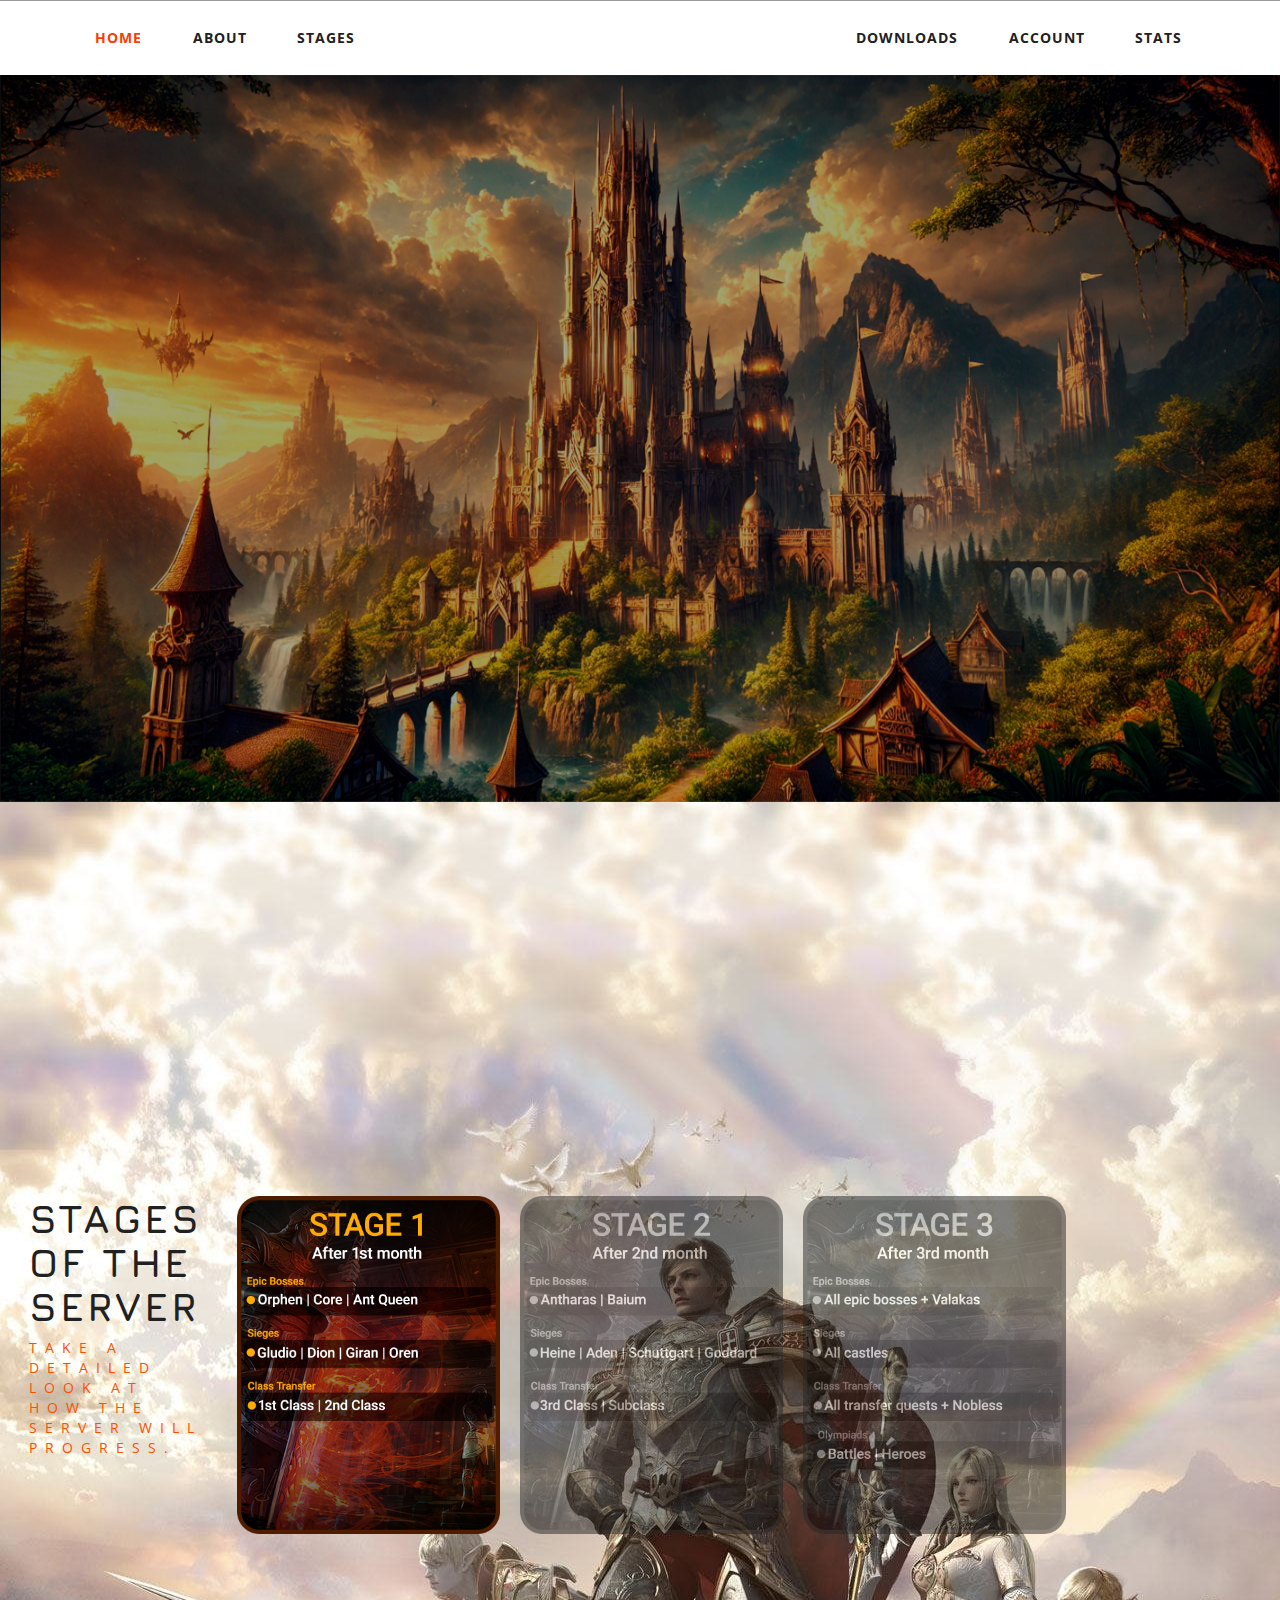
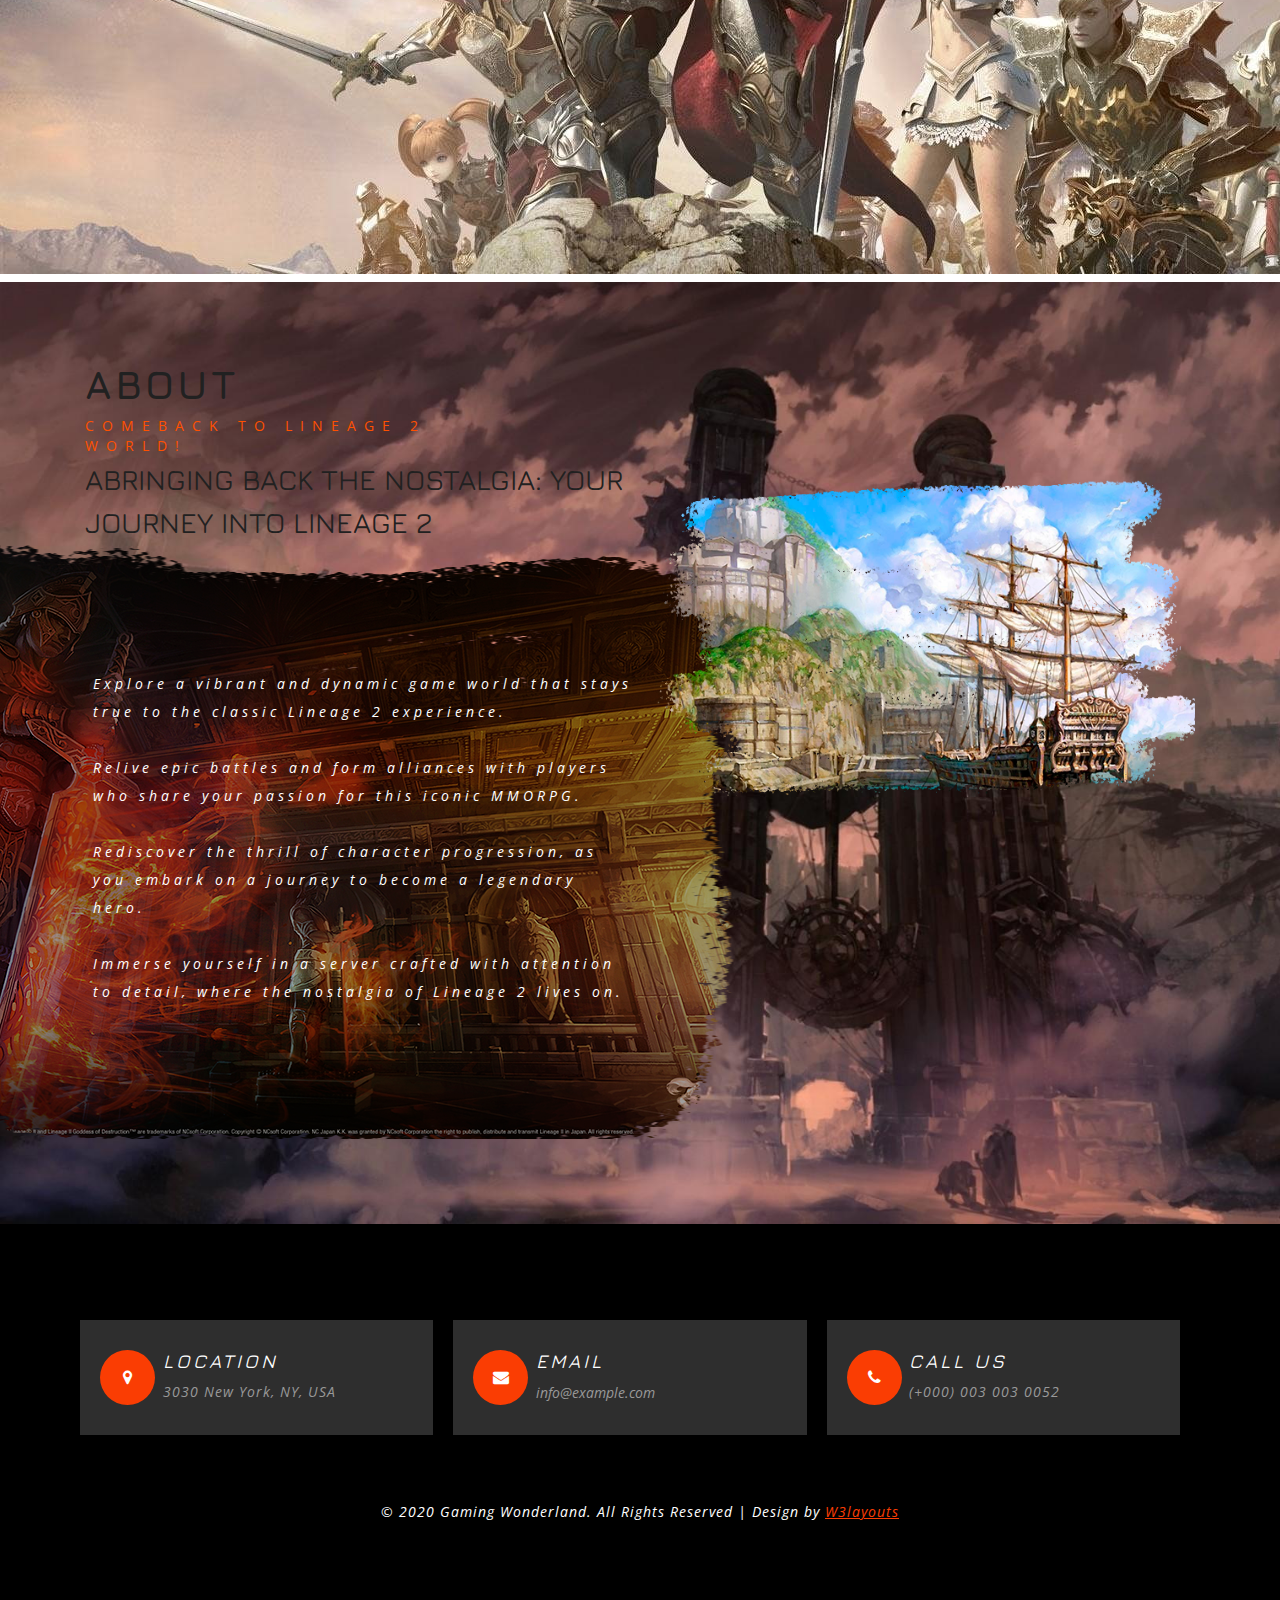
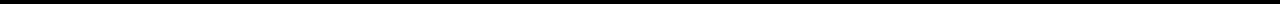
==== index.html @ f72c98f9 "initial" ====
<!--
author: W3layouts
author URL: http://w3layouts.com
-->
<!DOCTYPE html>
<html lang="en">

<head>
	<title>Gaming Wonderland a Games Category Flat Bootstrap Responsive Website Template | Home :: w3layouts</title>
	<!-- for-mobile-apps -->
	<meta name="viewport" content="width=device-width, initial-scale=1">
	<meta http-equiv="Content-Type" content="text/html; charset=utf-8" />
	<meta name="keywords" content="Gaming Wonderland Responsive web template, Bootstrap Web Templates, Flat Web Templates, Android Compatible web template, 
Smartphone Compatible web template, free web designs for Nokia, Samsung, LG, SonyEricsson, Motorola web design" />
	<script type="application/x-javascript">
		addEventListener("load", function () {
			setTimeout(hideURLbar, 0);
		}, false);

		function hideURLbar() {
			window.scrollTo(0, 1);
		}
	</script>
	<!-- //for-mobile-apps -->
	<link href="css/bootstrap.css" rel="stylesheet" type="text/css" media="all" />
	<link href="css/style.css" rel="stylesheet" type="text/css" media="all" />
	<!-- gallery -->
	<link rel="stylesheet" href="css/lightGallery.css" type="text/css" media="all" />
	<!-- //gallery -->
	<!-- font-awesome icons -->
	<link href="css/font-awesome.css" rel="stylesheet">

	<!-- //font-awesome icons -->
	<link href="//fonts.googleapis.com/css?family=Questrial" rel="stylesheet">
	<link href="//fonts.googleapis.com/css?family=Jura:300,400,500,600" rel="stylesheet">
	<link
		href='//fonts.googleapis.com/css?family=Open+Sans:400,300,300italic,400italic,600,600italic,700,700italic,800,800italic'
		rel='stylesheet' type='text/css'>

</head>

<body>
	<!-- header -->

	<div class="w3_navigation">
		<div class="container">
			<nav class="navbar navbar-default">
				<div class="navbar-header navbar-left">
					<button type="button" class="navbar-toggle collapsed" data-toggle="collapse"
						data-target="#bs-example-navbar-collapse-1">
						<span class="sr-only">Toggle navigation</span>
						<span class="icon-bar"></span>
						<span class="icon-bar"></span>
						<span class="icon-bar"></span>
					</button>
					<div class="w3_navigation_pos" style="
					top: -146px;
					left: 325px;">
						<img src="/images/Logos/LOGO-REBELLION-solo.png" alt="" class="img-responsive" width="500px"
							height="20px">
					</div>
				</div>
				<!-- Collect the nav links, forms, and other content for toggling -->
				<div class="collapse navbar-collapse navbar-right" id="bs-example-navbar-collapse-1">
					<nav class="cl-effect-5" id="cl-effect-5">
						<ul class="nav navbar-nav">
							<li class="active"><a href="index.html" style="--clr:#f6e351" class="button-hover"><span
										data-hover="Home">Home</span></a></li>
							<li><a href="#about" class="scroll" class="button-hover"><span
										data-hover="About">About</span></a></li>
							<li><a href="#stages" class="scroll" class="button-hover"><span
										data-hover="stages">Stages</span></a></li>
							<li><a href="#work" class="scroll" class="button-hover"><span
										data-hover="Downloads">Downloads</span></a></li>
							<li><a href="#work" class="scroll" class="button-hover"><span
										data-hover="Account">Account</span></a></li>
							<li><a href="#work" class="scroll" class="button-hover"><span
										data-hover="Stats">Stats</span></a></li>
							<!-- <li><a href="#projects" class="scroll"><span data-hover="News">News</span></a></li>
							<li><a href="#mail" class="scroll"><span data-hover="Contact">Contact</span></a></li> -->
						</ul>
					</nav>
				</div>
			</nav>
		</div>
	</div>
	<!-- //header -->
	<!-- banner -->
	<div class="banner">
		<!--Slider-->
		<div class="slider">
			<div class="callbacks_container">
				<ul class="rslides" id="slider3">
					<li>
						<div class="slider-img">
							<img src="images/l2aden-background-blacked2.png" class="img-responsive"
								alt="Gaming Wonderland">
						</div>
						<div class="slider-info">

							<img src="images/l2aden-rates-banner.png" class="img-responsive server-rates-img"
								alt="Gaming Wonderland">
							<h4>Server Status: Online</h4>
							<p style="font-family:Cambria, Cochin, Georgia, Times, 'Times New Roman', serif">Players
								Online: 500</p>
						</div>
					</li>
					<!-- Otras imágenes de sliders, si las tienes, se agregarían aquí -->
				</ul>

			</div>
			<div class="clearfix"></div>
		</div>
		<!--//Slider-->
	</div>

	<!-- //banner -->
	<!-- Caps -->
	<div class="stages" id="stages" style="padding-right: 200px!important;">
		<div class="container">

			<div class="agileits_banner_bottom_grids" style="z-index: -1;">
				<!-- Flex container for images -->
				<div class="caps-gallery" style="height: 50%;">
					<div class="col-md-4 agileits_about_left">
						<h3 class="w3l_head">Stages of the server</h3>
						<p class="w3ls_head_para">Take a detailed look at how the server will progress.</p>
					</div>
					<img src="images/stage_1.png" alt="Cap 1" class="caps-image" onclick="openModal(1)">
					<img src="images/stage_2.png" alt="Cap 2" class="caps-image disabled" onclick="openModal(2)">
					<img src="images/stage_3.png" alt="Cap 3" class="caps-image disabled" onclick="openModal(3)">
				</div>
			</div>
			<div class="clearfix"> </div>

		</div>
	</div>
	<!-- //Caps-bottom -->

	<!-- Modal Template -->
	<div id="modal" class="modal">
		<div class="modal-content">
			<span class="close" onclick="closeModal()">&times;</span>
			<img id="modal-header-img" src="" alt="Modal Header" class="modal-header-img">
			<p id="modal-description"></p>
		</div>
	</div>



	<!-- about -->
	<div class="about about-background" id="about">
		<div class="container">
			<div class="col-md-4 agileits_about_left">
				<h3 class="w3l_head">About</h3>
				<p class="w3ls_head_para">Comeback to Lineage 2 world!</p>
			</div>
			<div class="agileits_banner_bottom_grids">
				<div class="col-md-6 agileits_banner_bottom_grid_l">
					<h4>ABRINGING BACK THE NOSTALGIA: YOUR JOURNEY INTO LINEAGE 2</h4>
					<div style="position: relative;left: -216px;">
						<img src="/images/old-paper-background.png" alt="">
						<div
							style="position: absolute;top: 7rem;left: 14rem;/* z-index: 1; */width: 100%;/* text-align: center; *//* color: white; */">
							<p><i style="color: #ffff;">Explore a vibrant and dynamic game world that stays true to the
									classic Lineage 2 experience.
									<br> <br> Relive epic battles and form alliances with players who share your passion
									for this iconic MMORPG.
									<br> <br> Rediscover the thrill of character progression, as you embark on a journey
									to become a legendary hero.
									<br> <br> Immerse yourself in a server crafted with attention to detail, where the
									nostalgia of Lineage 2 lives on.</p>
						</div>
					</div>
				</div>
				<div class="col-md-6 agileits_banner_bottom_grid_r">
					<div class="agileits_banner_btm_grid_r" style="height: 100%;">
						<img src="images/ab.png" alt=" " class="img-responsive">
					</div>
				</div>
				<div class="clearfix"> </div>
			</div>
		</div>
	</div>
	<!-- //about-bottom -->
	<!-- footer -->
	<div class="w3l_footer">
		<div class="container">

			<div class="w3ls_footer_grids">

				<div class="w3ls_footer_grid">
					<div class="col-md-4 w3ls_footer_grid_left">
						<div class="w3ls_footer_grid_leftl">
							<i class="fa fa-map-marker" aria-hidden="true"></i>
						</div>
						<div class="w3ls_footer_grid_leftr">
							<h4>Location</h4>
							<p>3030 New York, NY, USA</p>
						</div>
						<div class="clearfix"> </div>
					</div>
					<div class="col-md-4 w3ls_footer_grid_left">
						<div class="w3ls_footer_grid_leftl">
							<i class="fa fa-envelope" aria-hidden="true"></i>
						</div>
						<div class="w3ls_footer_grid_leftr">
							<h4>Email</h4>
							<a href="mailto:info@example.com">info@example.com</a>
						</div>
						<div class="clearfix"> </div>
					</div>
					<div class="col-md-4 w3ls_footer_grid_left">
						<div class="w3ls_footer_grid_leftl">
							<i class="fa fa-phone" aria-hidden="true"></i>
						</div>
						<div class="w3ls_footer_grid_leftr">
							<h4>Call Us</h4>
							<p>(+000) 003 003 0052</p>
						</div>
						<div class="clearfix"> </div>
					</div>
					<div class="clearfix"> </div>
				</div>
			</div>
		</div>
		<div class="w3l_footer_pos">
			<p>© 2020 Gaming Wonderland. All Rights Reserved | Design by <a href="https://w3layouts.com/">W3layouts</a>
			</p>
		</div>
	</div>
	<!-- //footer -->

	<!--banner Slider starts Here-->
	<script src="js/jquery-2.2.3.min.js"></script>
	<script src="js/responsiveslides.min.js"></script>
	<script src="js/main.js"></script>
	<script>
		// You can also use "$(window).load(function() {"
		$(function ()
		{
			// Slideshow 4
			$("#slider3").responsiveSlides({
				auto: true,
				pager: false,
				nav: true,
				speed: 500,
				namespace: "callbacks",
				before: function ()
				{
					$('.events').append("<li>before event fired.</li>");
				},
				after: function ()
				{
					$('.events').append("<li>after event fired.</li>");
				}
			});

		});
	</script>
	<!-- js -->
	<!-- start-smoth-scrolling -->
	<script src="js/lightGallery.js"></script>
	<script>
		$(document).ready(function ()
		{
			$("#lightGallery").lightGallery({
				mode: "fade",
				speed: 800,
				caption: true,
				desc: true,
				mobileSrc: true
			});
		});
	</script>

	<script src="js/owl.carousel.js"></script>
	<link href="css/owl.theme.css" rel="stylesheet">
	<link rel="stylesheet" href="css/owl.carousel.css" type="text/css" media="all">
	<script>
		$(document).ready(function ()
		{
			$("#owl-demo").owlCarousel({

				autoPlay: 3000, //Set AutoPlay to 3 seconds
				autoPlay: true,
				navigation: true,

				items: 4,
				itemsDesktop: [640, 5],
				itemsDesktopSmall: [414, 4]

			});

		});
	</script>
	<!-- start-smoth-scrolling -->
	<script type="text/javascript" src="js/move-top.js"></script>
	<script type="text/javascript" src="js/easing.js"></script>
	<script type="text/javascript">
		jQuery(document).ready(function ($)
		{
			$(".scroll").click(function (event)
			{
				event.preventDefault();
				$('html,body').animate({
					scrollTop: $(this.hash).offset().top
				}, 1000);
			});
		});
	</script>
	<!-- start-smoth-scrolling -->
	<!-- //js -->
	<script src="js/bootstrap.js"></script>
	<!-- //for bootstrap working -->
	<!-- here stars scrolling icon -->
	<script type="text/javascript">
		$(document).ready(function ()
		{
			/*
				var defaults = {
				containerID: 'toTop', // fading element id
				containerHoverID: 'toTopHover', // fading element hover id
				scrollSpeed: 1200,
				easingType: 'linear' 
				};
			*/

			$().UItoTop({
				easingType: 'easeOutQuart'
			});

		});
	</script>
	<!-- //here ends scrolling icon -->
</body>

</html>
---- css/style.css ----
/*--
Author: W3layouts
Author URL: http://w3layouts.com
--*/
html,
body {
	font-size: 100%;
	font-family: 'Open Sans', sans-serif;
	background: #ffffff;
	margin: 0;
}

p,
ul li,
ol li {
	margin: 0;
	font-size: 14px;
	letter-spacing: 1px;
}

h1,
h2,
h3,
h4,
h5,
h6 {
	font-family: 'Jura', sans-serif;
	text-transform: uppercase;
	margin: 0;
}

ul,
label {
	margin: 0;
	padding: 0;
}

body a:hover {
	text-decoration: none;
}

input[type="submit"],
input[type="reset"],
.w3ls_footer_grid_leftl,
.w3ls_footer_grid_leftr h4,
.w3l_footer_pos p a,
.w3ls_footer_grid_leftr a,
.w3layouts_header_right ul li a,
.w3ls_social li a,
.w3_team_grid1_pos,
.w3_team_grid1_pos img {
	transition: .5s ease-in;
	-webkit-transition: .5s ease-in;
	-moz-transition: .5s ease-in;
	-o-transition: .5s ease-in;
	-ms-transition: .5s ease-in;
}

/*-- header --*/
.w3layouts_header_left {
	float: left;
}

.w3layouts_header_left p {
	color: #999;
	line-height: 1.8em;
	float: left;
	margin: 5px 42px 0 0;
}

.w3layouts_header_left a {
	color: #999;
}

.w3layouts_header_right {
	float: right;
	position: relative;
	width: 23%;
}

.header {
	padding: 0.6em 3em;
	background: #1d1d1d;
}

.w3layouts_header_right input[type="search"] {
	width: 65%;
	border-top-left-radius: 20px;
	border-bottom-left-radius: 20px;
	outline: none;
	border: none;
	background: #fff;
	color: #999;
	padding: 8px 15px 8px 15px;
	font-size: 13px;
	float: left;
}

.w3layouts_header_right input[type="submit"] {
	outline: none;
	border: none;
	background: #ff5000 url(../images/search.png)no-repeat 12px 5px;
	color: #fff;
	padding: 6px 0;
	width: 17%;
	border-top-right-radius: 20px;
	border-bottom-right-radius: 20px;
	-webkit-transition: all 0.2s ease 0s;
	-moz-transition: all 0.2s ease 0s;
	-o-transition: all 0.2s ease 0s;
	-ms-transition: all 0.2s ease 0s;
}

/*-- nav --*/
.navbar-default {
	background: none;
	border: none;
}

.navbar {
	margin-bottom: 0;
}

.w3_navigation {
	border-top: 1px solid #999;
	position: relative;
}

.navbar-nav {
	float: none;
	margin: 1em 0 1em 0;
}

.navbar-collapse {
	padding: 0;
}

.navbar-right {
	float: none !important;
	margin-right: 0;
}

.navbar-default .navbar-nav>.active>a,
.navbar-default .navbar-nav>.active>a:hover,
.navbar-default .navbar-nav>.active>a:focus {
	color: #fa3d03;
	background: none;
}

.navbar-default .navbar-nav>li>a {
	color: #212121;
}

.navbar-nav>li>a {
	margin: 1em 1.8em;
	padding: 0;
	line-height: 1em;
	font-weight: bold;
	text-transform: uppercase;
}

.navbar-nav>li:nth-child(3) a {
	margin-right: 34em !important;
}

.navbar-nav>li:nth-child(6) a {
	margin-right: 0px !important;
}

.w3_navigation_pos {
	position: absolute;
	top: 24%;
	left: 35%;
	z-index: 999;
}

.w3_navigation_pos h1 a {
	font-size: 1em;
	color: #212121;
	text-decoration: none;
	border: 3px solid #ff5000;
	padding: 0.1em .4em;
	font-weight: 700;
	text-transform: uppercase;
	font-family: 'Jura', sans-serif;
}

.navbar-default .navbar-nav>li>a:hover {
	color: #fa3d03;
}

/* Effect 5: same word slide in */
.cl-effect-5 a {
	overflow: hidden;
	padding: 0 4px;
}

.cl-effect-5 a span {
	position: relative;
	display: inline-block;
	-webkit-transition: -webkit-transform 0.3s;
	-moz-transition: -moz-transform 0.3s;
	transition: transform 0.3s;
}

.cl-effect-5 a span::before {
	position: absolute;
	top: 100%;
	content: attr(data-hover);
	-webkit-transform: translate3d(0, 0, 0);
	-moz-transform: translate3d(0, 0, 0);
	transform: translate3d(0, 0, 0);
}

.cl-effect-5 a:hover span,
.cl-effect-5 a:focus span {
	-webkit-transform: translateY(-100%);
	-moz-transform: translateY(-100%);
	transform: translateY(-100%);
}

/* Effect 5: same word slide in and border bottom */
/*-- //nav --*/
.fa-cog {
	-webkit-animation: fa-spin 3s infinite linear;
	animation: fa-spin 3s infinite linear;
}

/*-- //header --*/
/*-- banner --*/
.w3_navigation_pos h1 a i {
	font-size: .6em;
	color: #f83e03;
}

.slider-info {
	position: absolute;
	top: 100%;
	z-index: 999;
	left: 0px;
	width: 100%;
	height: 100%;
	text-align: center;
}

.slider-info h4 {
	font-size: 3em;
	color: #fff;
	letter-spacing: 5px;
	text-transform: uppercase;
	font-weight: 200;
}

.slider-info a {
	font-size: 1em;
	padding: 0.6em 2em;
	color: #fff;
}

/* Shutter In Horizontal */
.hvr-shutter-in-horizontal {
	display: inline-block;
	vertical-align: middle;
	-webkit-transform: translateZ(0);
	transform: translateZ(0);
	box-shadow: 0 0 1px rgba(0, 0, 0, 0);
	-webkit-backface-visibility: hidden;
	backface-visibility: hidden;
	-moz-osx-font-smoothing: grayscale;
	position: relative;
	background: #2098d1;
	-webkit-transition-property: color;
	transition-property: color;
	-webkit-transition-duration: 0.3s;
	transition-duration: 0.3s;
}

.hvr-shutter-in-horizontal:before {
	content: "";
	position: absolute;
	z-index: -1;
	top: 0;
	bottom: 0;
	left: 0;
	right: 0;
	background: #ff5000;
	-webkit-transform: scaleX(1);
	transform: scaleX(1);
	-webkit-transform-origin: 50%;
	transform-origin: 50%;
	-webkit-transition-property: transform;
	transition-property: transform;
	-webkit-transition-duration: 0.3s;
	transition-duration: 0.3s;
	-webkit-transition-timing-function: ease-out;
	transition-timing-function: ease-out;
}

.hvr-shutter-in-horizontal:hover,
.hvr-shutter-in-horizontal:focus,
.hvr-shutter-in-horizontal:active {
	color: white;
}

.hvr-shutter-in-horizontal:hover:before,
.hvr-shutter-in-horizontal:focus:before,
.hvr-shutter-in-horizontal:active:before {
	-webkit-transform: scaleX(0);
	transform: scaleX(0);
}

.slider-info p {
	font-size: 1em;
	text-transform: uppercase;
	color: #fff;
	letter-spacing: 7px;
	margin: 2em 0;
}

/*--slider--*/
#slider2,
#slider3 {
	box-shadow: none;
	-moz-box-shadow: none;
	-webkit-box-shadow: none;
	margin: 0 auto;
}

.rslides_tabs li:first-child {
	margin-left: 0;
}

.rslides_tabs .rslides_here a {
	background: rgba(255, 255, 255, .1);
	color: #fff;
	font-weight: bold;
}

.events {
	list-style: none;
}

.callbacks_container {
	position: relative;
	float: left;
	width: 100%;
}

.callbacks {
	position: relative;
	list-style: none;
	overflow: hidden;
	width: 100%;
	padding: 0;
	margin: 0;
}

.callbacks li {
	position: absolute;
	width: 100%;
}

.callbacks img {
	position: relative;
	z-index: 1;
	height: auto;
	border: 0;
}

.callbacks .caption {
	display: block;
	position: absolute;
	z-index: 2;
	font-size: 20px;
	text-shadow: none;
	color: #fff;
	left: 0;
	right: 0;
	padding: 10px 20px;
	margin: 0;
	max-width: none;
	top: 10%;
	text-align: center;
}

.callbacks_nav {
	position: absolute;
	-webkit-tap-highlight-color: rgba(0, 0, 0, 0);
	bottom: 24%;
	left: 0;
	z-index: 3;
	text-indent: -9999px;
	overflow: hidden;
	text-decoration: none;
	width: 32px;
	height: 32px;
	background: transparent url("../images/left.png") no-repeat left top;
}

.callbacks_nav:hover {
	opacity: 0.5;
}

.callbacks_nav.next {
	left: auto;
	background: transparent url("../images/right.png") no-repeat right top;
	left: 51%;
}

.callbacks_nav.prev {
	right: auto;
	background-position: left top;
	left: 47%;
}

#slider3-pager a {
	display: inline-block;
}

#slider3-pager span {
	float: left;
}

#slider3-pager span {
	width: 100px;
	height: 15px;
	background: #fff;
	display: inline-block;
	border-radius: 30em;
	opacity: 0.6;
}

#slider3-pager .rslides_here a {
	background: #FFF;
	border-radius: 30em;
	opacity: 1;
}

#slider3-pager a {
	padding: 0;
}

#slider3-pager li {
	display: inline-block;
}

.rslides {
	position: relative;
	list-style: none;
	overflow: hidden;
	width: 100%;
	padding: 0;
}

.rslides li {
	-webkit-backface-visibility: hidden;
	position: absolute;
	display: none;
	width: 100%;
	left: 0;
	top: 0;
}

.rslides li {
	position: relative;
	display: block;
	float: left;
}

.rslides img {
	height: auto;
	border: 0;
	width: 100%;
}

.callbacks_tabs {
	list-style: none;
	position: absolute;
	bottom: -39%;
	left: 42%;
	padding: 0;
	margin: 0;
	z-index: 990;
	display: block;
	text-align: center;
}

.slider-top span {
	font-weight: 600;
}

.callbacks_tabs li {
	display: inline-block;
	margin: 0 7px;
}

/*----*/
.callbacks_tabs a {
	visibility: hidden;
}

.callbacks_tabs a:after {
	content: "\f111";
	font-size: 0;
	font-family: FontAwesome;
	visibility: visible;
	display: block;
	height: 12px;
	width: 12px;
	display: inline-block;
	background: #fff;
	border-radius: 50%;
	-webkit-border-radius: 50%;
	-o-border-radius: 50%;
	-moz-border-radius: 50%;
	-ms-border-radius: 50%;
}

.callbacks_here a:after {
	background: #f53753;
	border: 1px solid #f53753;
	height: 1px;
	width: 40px;
	border-radius: 0;
}

/*-- //banner --*/
/*-- about --*/
.about,
.services,
.team-bottom,
.mail {
	padding: 5em 0;
}

.w3l_head {
	font-size: 2.5em;
	font-weight: bold;
	color: #212121;
	letter-spacing: 3px;
	text-align: center;
}

.w3ls_head_para {
	color: #ff5000;
	text-transform: uppercase;
	letter-spacing: 8px;
	text-align: center;
}

.agileits_about_right p {
	color: #999;
	line-height: 2em;
	margin-bottom: 3em;
}

.agileits_about_right p i {
	display: block;
	margin: 2em 0 0;
}

.agileits_about_right {
	padding-left: 7em;
}

.agileits_about_right ul li {
	display: block;
	margin-bottom: 1em;
	color: #212121;
	line-height: 1.5em;
	text-transform: capitalize;
	font-family: 'Questrial', sans-serif;
	font-size: 1em;
	font-weight: 600;
	letter-spacing: 2px;
}

.agileits_about_right ul li i {
	color: #fa3d43;
	padding-right: 1em;
}

.agileits_about_right ul li:last-child,
.agileinfo_about_bottom_right_wthree ul li:last-child {
	margin-bottom: 0;
}

/*-- //about --*/
/*-- about-bottom --*/
.agileits_banner_bottom_grid_l h4 {
	text-transform: capitalize;
	font-size: 1.8em;
	color: #212121;
	line-height: 1.5em;
}

.agileits_banner_bottom_grid_l p {
	margin: 1em 0 0;
	line-height: 2em;
	color: #999;
}

.agileits_banner_bottom_grid_l p i {
	display: block;
	margin-bottom: 1em;
	color: #ff5000;
	letter-spacing: 4px;
	font-weight: 400;
}

.agileits_banner_bottom_grids {
	margin: 6em 0 0;
}

.agileits_banner_btm_grid_r {
	position: relative;
}

.agileits_banner_btm_grid_r_pos {
	position: absolute;
	top: -23%;
	right: -15%;
}

/*-- //about-bottom --*/
/*-- services --*/
/*-- services --*/
.services {
	background: url(../images/wallpaper-features.png) no-repeat center;
	background-size: cover;
	-webkit-background-size: cover;
	-o-background-size: cover;
	-ms-background-size: cover;
	-moz-background-size: cover;
}

#services h3 {
	text-align: center;
	color: #fff;

}

.services-agile-w3l,
.services-gd {
	margin: 0 auto;
	text-align: center;
}

.services-agile-w3l {
	margin-top: 2em;
}

.hi-icon,
.hi-icon:after {
	border-radius: 0px;
}

.hi-icon:before {
	font-family: inherit;
}

a.hi-icon img {
	margin: 17px 0 0;
}

.hi-icon-wrap {
	padding: 0;
}

.services-gd h4 {
	color: #2098d1;
	margin-top: 20px;
	font-size: 1.5em;
	letter-spacing: 2px;
	margin-bottom: 8px;
}

.services-gd p {
	color: #fff;
}

.hi-icon-wrap {
	text-align: center;
	margin: 0 auto;
	padding: 2em 0 1em;
}

.hi-icon {
	display: inline-block;
	font-size: 0px;
	cursor: pointer;
	margin: 0 auto;
	width: 102px;
	height: 102px;
	text-align: center;
	position: relative;
	z-index: 1;
	color: #fff;
	border-radius: 50%;
}

.hi-icon:after {
	pointer-events: none;
	position: absolute;
	width: 100%;
	height: 100%;
	content: '';
	-webkit-box-sizing: content-box;
	-moz-box-sizing: content-box;
	box-sizing: content-box;
}

.hi-icon:before {
	font-family: 'ecoicon';
	speak: none;
	font-size: 48px;
	line-height: 90px;
	font-style: normal;
	font-weight: normal;
	font-variant: normal;
	text-transform: none;
	display: block;
	-webkit-font-smoothing: antialiased;
}

/* Effect 9 */
.hi-icon-effect-9 .hi-icon {
	-webkit-transition: box-shadow 0.2s;
	-moz-transition: box-shadow 0.2s;
	transition: box-shadow 0.2s;
}

.hi-icon-effect-9 .hi-icon:after {
	top: 0;
	left: 0;
	padding: 0;
	box-shadow: 0 0 0 3px #fff;
	-webkit-transition: -webkit-transform 0.2s, opacity 0.2s;
	-moz-transition: -moz-transform 0.2s, opacity 0.2s;
	transition: transform 0.2s, opacity 0.2s;
	border-radius: 50%;
}

/* Effect 9a */
.hi-icon-effect-9a .hi-icon:hover:after {
	-webkit-transform: scale(0.85);
	-moz-transform: scale(0.85);
	-ms-transform: scale(0.85);
	transform: scale(0.85);
	opacity: 0.5;
}

.hi-icon-effect-9a .hi-icon:hover {
	box-shadow: 0 0 0 6px #fff;
	color: #fff;
}

/*-- //services --*/
/*-- //services-bottom --*/
/*-- /news --*/
.projects {
	padding: 5em 0 0 0;
}

.projects-info {
	text-align: center;
}

.projects-info p {
	color: #999999;
	font-size: .9em;
	margin: 1em auto 0;
	width: 40%;
}

.projects-grids {
	margin: 3em 0 0 0;
}

#owl-demo .item {
	text-align: center;
}

.projects-agile-grid-info {
	position: relative;
	overflow: hidden;
}

.projects-agile-grid-info img {
	width: 100%;
}

i.fa.fa-cutlery {
	color: #FFFFFF;
	font-size: 2em;
}

.projects-grid-caption h4 {
	color: #fff;
	font-size: 1.7em;
	font-weight: 700;
	margin: 7.2em 0 0.5em 0;
	text-transform: uppercase;
	background: hsla(192, 18%, 92%, 0.31);
	padding: 10px;
	letter-spacing: 6px;
}

.projects-grid-caption p {
	color: #fff;
	font-size: 0.95em;
	margin: 0;
	letter-spacing: 12px;
}

.projects-grid-caption {
	/*background: rgba(0, 0, 0, 0.61);*/
	background: rgba(0, 0, 0, 0);
	padding: 8em 1em 1em 1em;
	position: absolute;
	left: 0;
	bottom: -135%;
	text-align: center;
	width: 100%;
	height: 617px;
	-webkit-transition: .5s all;
	transition: .5s all;
	-moz-transition: .5s all;
	/*border: 1px solid #999;*/
}

.projects-agile-grid-info:hover .projects-grid-caption {
	bottom: 0%;
}

/*-- //news --*/
/*-- gallery --*/
.w3l_gallery_grid li {
	display: inline-block;
	float: left;
	width: 32.33%;
	padding: 1%;
}

.box {
	position: relative;
	overflow: hidden;
}

.box img {
	position: absolute;
	left: 0;
	-webkit-transition: all 300ms ease-out;
	-moz-transition: all 300ms ease-out;
	-o-transition: all 300ms ease-out;
	-ms-transition: all 300ms ease-out;
	transition: all 300ms ease-out;
}

.box .overbox {
	background-color: hsla(0, 0%, 11%, 0.6);
	position: absolute;
	top: 0;
	left: 0;
	color: #fff;
	z-index: 100;
	-webkit-transition: all 300ms ease-out;
	-moz-transition: all 300ms ease-out;
	-o-transition: all 300ms ease-out;
	-ms-transition: all 300ms ease-out;
	transition: all 300ms ease-out;
	opacity: 0;
	width: 100%;
	padding: 7em 2em 2em;
}

.box,
.box .overbox {
	height: 230px;
}

.box:hover .overbox {
	opacity: 1;
}

.box .overtext {
	-webkit-transition: all 300ms ease-out;
	-moz-transition: all 300ms ease-out;
	-o-transition: all 300ms ease-out;
	-ms-transition: all 300ms ease-out;
	transition: all 300ms ease-out;
	transform: translateY(40px);
	-webkit-transform: translateY(40px);
}

.box .title {
	font-size: 1.6em;
	text-transform: uppercase;
	opacity: 0;
	transition-delay: 0.1s;
	transition-duration: 0.2s;
	background: rgba(236, 81, 9, 0.72);
	text-align: center;
	padding: 10px;
}

.box:hover .title,
.box:focus .title {
	opacity: 1;
	transform: translateY(0px);
	-webkit-transform: translateY(0px);
}

.box .tagline {
	font-size: 13px;
	line-height: 1.8em;
	opacity: 0;
	transition-delay: 0.2s;
	transition-duration: 0.2s;
}

.box:hover .tagline,
.box:focus .tagline {
	opacity: 1;
	transform: translateX(0px);
	-webkit-transform: translateX(0px);
}

ul#lightGallery {
	margin-top: 2em;
}

.modal-content img {
	width: 100%;
}

.modal-content h4 {
	color: #0099e5;
	text-align: center;
	font-size: 35px;
	margin-bottom: 15px;
}

.modal-content h5 {
	color: #000;
	padding: 20px 0 6px;
	font-size: 22px;
	margin-left: 0px;
}

.modal-content p {
	color: #676464;
	font-size: 14px;
	line-height: 28px;
	letter-spacing: 0.2px;
	word-spacing: 1px;
}

.modal-header {
	min-height: 16.42857143px;
	padding: 20px 30px;
}

.modal-dialog {
	width: 600px;
	margin: 109px auto;
}

.agileits_about_left h3 {
	text-align: left;
}

.agileits_about_left p {
	text-align: left;
}

/*-- mail --*/
.w3_mail_grids textarea {
	outline: none;
	padding: 10px;
	color: #212121;
	font-size: 14px;
	border: none;
	border-bottom: 2px solid #f2f2f2;
	background: none;
	width: 97.3%;
	margin: 0 0 3em 1.1em;
	min-height: 150px;
	resize: none;
	font-weight: 600;
}

.w3_mail_grids textarea::-webkit-input-placeholder {
	color: #212121 !important;
}

.w3_mail_grids input[type="submit"] {
	outline: none;
	color: #fff;
	letter-spacing: 5px;
	font-size: 1em;
	border: none;
	text-transform: uppercase;
	width: 100%;
	font-weight: 600;
	background: #111;
	padding: 0.9em;
	margin-top: 2em;
}

.w3_mail_grids input[type="submit"]:hover {
	background: #fa3d03;
}

/*-- mail --*/
.input {
	position: relative;
	z-index: 1;
	display: inline-block;
	margin: 0;
	max-width: 100%;
	width: calc(100% - 0em);
	vertical-align: top;
}

.input__field {
	display: block;
	border-radius: 0;
	outline: none;
	width: 100%;
	background: #f5f5f5;
	color: #111;
	padding: 18px;
	font-size: 14px;
	border: 1px solid #e4e4e4;
	font-weight: 600;
	-webkit-appearance: none;
}

.input__field:focus,
.w3_agile_mail_grid textarea:focus {
	outline: none;
	background: #fff;
}

.input--ichiro {
	margin-top: 2em;
}

.w3_agile_mail_grid textarea {
	outline: none;
	width: 100%;
	background: #f5f5f5;
	color: #111;
	padding: 1em;
	font-size: 14px;
	border: 1px solid #e4e4e4;
	min-height: 239px;
	font-weight: 600;
	margin: 2em 0 0;
}

.w3_agile_mail_grid textarea::-webkit-input-placeholder {
	color: #212121 !important;
}

/*-- //mail --*/
/*-- footer --*/
.w3l_footer {
	background: #000;
	padding: 6em 0 5em 0;
}

.w3l_footer form {
	width: 45%;
	margin: 3em auto 0;
}

.w3ls_footer_grid {
	margin: 0 auto;
	text-align: center;
}

.w3ls_footer_grids p.agileits_w3layouts_est {
	color: #fff;
	line-height: 2em;
	margin: 2em auto 5em;
	width: 65%;
	text-align: center;
}

.w3ls_footer_grid_leftl {
	float: left;
	width: 55px;
	height: 55px;
	border-radius: 50px;
	text-align: center;
	background: #fa3d03;
}

.w3ls_footer_grid_leftl i {
	color: #fff;
	font-size: 1em;
	line-height: 3.4em;
}

.w3ls_footer_grid_leftr {
	float: right;
	width: 80%;
	text-align: left;
}

.w3ls_footer_grid_leftr h4 {
	font-size: 1.2em;
	color: #fff;
	letter-spacing: 3px;
	margin-bottom: .5em;
}

.w3ls_footer_grid_leftr p {
	color: #999;
	line-height: 1.5em;
}

.w3ls_footer_grid_leftr a {
	color: #999;
	text-decoration: none;
	font-size: 14px;
}

.w3ls_footer_grid_leftr a:hover {
	color: #fa3d03;
}

.w3l_footer_pos {
	margin-top: 4em;
}

.w3l_footer_pos p {
	text-align: center;
	color: #fff;
	line-height: 1.8em;
}

.w3l_footer_pos p a {
	color: #fa3d03;
	text-decoration: underline;
}

.w3l_footer_pos p a:hover {
	color: #fff;
}

.w3ls_footer_grid_left:hover .w3ls_footer_grid_leftl {
	background: #fff;
}

.w3ls_footer_grid_left:hover .w3ls_footer_grid_leftl i {
	color: #212121;
}

.w3ls_footer_grid_left:hover .w3ls_footer_grid_leftr h4 {
	color: #fa3d43;
}

.w3ls_footer_grid_left {
	background: #2e2e2e;
	float: left;
	width: 31%;
	margin: 0 10px;
	padding: 30px 20px;
}

/*-- //footer --*/
.map iframe {
	width: 100%;
	min-height: 350px;
	margin-top: 2em;
	margin-bottom: -6px;
	border: none;
}

/*-- to-top --*/
#toTop {
	display: none;
	text-decoration: none;
	position: fixed;
	bottom: 20px;
	right: 2%;
	overflow: hidden;
	z-index: 999;
	width: 32px;
	height: 32px;
	border: none;
	text-indent: 100%;
	background: url(../images/arrow.png) no-repeat 0px 0px;
}

#toTopHover {
	width: 32px;
	height: 32px;
	display: block;
	overflow: hidden;
	float: right;
	opacity: 0;
	-moz-opacity: 0;
	filter: alpha(opacity=0);
}

/*-- //to-top --*/
/*-- start-responsive-design --*/
@media (max-width:1440px) {
	.slider-info {
		position: absolute;
		top: 35%;
	}
}

@media (max-width:1366px) {
	.slider-info h4 {
		font-size: 2.8em;
	}

	.projects-grid-caption {
		padding: 8em 1em 1em 1em;
		position: absolute;
		left: 0;
		bottom: -146%;
	}

	.projects-grid-caption h4 {
		font-size: 1.4em;
		margin: 7.2em 0 0.5em 0;
	}
}

@media (max-width:1280px) {
	.slider-info h4 {
		font-size: 2.5em;
	}

	.agileits_banner_btm_grid_r_pos {
		position: absolute;
		top: -23%;
		right: -9%;
	}

	.projects-grid-caption {
		padding: 14em 1em 1em 1em;
		position: absolute;
		left: 0;
		bottom: -156%;
	}
}

@media (max-width:1080px) {
	.w3_navigation_pos {
		left: 41%;
	}

	.agileits_about_right {
		padding-left: 4em;
	}

	.w3layouts_header_right {
		float: right;
		position: relative;
		width: 30%;
	}

	.slider-info p {
		font-size: 0.9em;
		letter-spacing: 6px;
		margin: 2em 0;
	}

	.slider-info h4 {
		font-size: 2.3em;
	}

	.slider-info {
		position: absolute;
		top: 28%;
	}

	.callbacks_nav.prev {
		right: auto;
		background-position: left top;
		left: 45%;
	}

	.navbar-nav>li>a {
		margin: 2em 1em;
		font-size: 0.9em;
	}

	.w3_navigation_pos h1 a {
		font-size: 0.9em;
	}

	.navbar-nav>li:nth-child(3) a {
		margin-right: 37.1em !important;
	}

	.w3_navigation_pos {
		left: 35%;
	}

	.agileits_banner_bottom_grid_l h4 {
		font-size: 1.6em;
	}

	.projects-grid-caption h4 {
		font-size: 1em;
		margin: 7.2em 0 0.5em 0;
	}

	.projects-grid-caption {
		padding: 19em 1em 1em 1em;
		position: absolute;
		left: 0;
		bottom: -179%;
	}

	.projects-grid-caption p {
		font-size: 0.85em;
		margin: 0;
		letter-spacing: 10px;
	}

	.w3ls_footer_grid_leftl {
		float: left;
		width: 43px;
		height: 43px;
	}

	.w3ls_footer_grid_leftl i {
		font-size: 1em;
		line-height: 2.7em;
	}

	.w3ls_footer_grid_leftr h4 {
		font-size: 1.1em;
		letter-spacing: 2px;
	}

	.box .overbox {
		padding: 6em 1em 2em;
	}

	.box,
	.box .overbox {
		height: 189px;
	}
}

@media (max-width: 1024px) {
	.w3_navigation_pos {
		left: 41%;
	}

	.agileits_about_right {
		padding-left: 4em;
	}

	.w3layouts_header_right {
		float: right;
		position: relative;
		width: 36%;
	}

	.slider-info p {
		font-size: 0.9em;
		letter-spacing: 6px;
		margin: 2em 0;
	}

	.slider-info h4 {
		font-size: 2.3em;
	}

	.slider-info {
		position: absolute;
		top: 28%;
	}

	.callbacks_nav.prev {
		right: auto;
		background-position: left top;
		left: 45%;
	}

	.navbar-nav>li>a {
		margin: 2em 1em;
		font-size: 0.9em;
	}

	.w3_navigation_pos h1 a {
		font-size: 0.9em;
	}

	.navbar-nav>li:nth-child(3) a {
		margin-right: 37.1em !important;
	}

	.w3_navigation_pos {
		left: 35%;
	}

	.projects-grid-caption {
		padding: 19em 1em 1em 1em;
		position: absolute;
		left: 0;
		bottom: -190%;
	}

	.projects-grid-caption h4 {
		font-size: 0.9em;
		margin: 8.2em 0 0.5em 0;
	}
}

@media (max-width: 991px) {
	.w3_navigation_pos h1 a {
		font-size: 0.7em;
	}

	.navbar-nav>li:nth-child(3) a {
		margin-right: 26em !important;
	}

	.navbar-nav>li>a {
		margin: 2em 0.5em;
	}

	.w3_navigation_pos {
		top: 28%;
		left: 38.5%;
	}

	.navbar-nav>li>a {
		padding: 0;
		line-height: 0.8em;
	}

	.w3_navigation_pos {
		top: 28%;
		left: 33.5%;
	}

	.w3layouts_header_right {
		float: right;
		position: relative;
		width: 36%;
	}

	.callbacks_nav.prev {
		right: auto;
		background-position: left top;
		left: 45%;
	}

	.agileits_banner_bottom_grids {
		margin: 1em 0 0;
	}

	.agileits_banner_bottom_grid_r {
		margin-top: 6em;
	}

	.agileits_banner_btm_grid_r_pos {
		position: absolute;
		top: -23%;
		right: 0%;
	}

	.services-gd.text-center {
		float: left;
		width: 25%;
	}

	.w3l_head {
		font-size: 2.3em;
	}

	.box .title {
		font-size: 1.2em;
	}

	.box,
	.box .overbox {
		height: 146px;
	}

	.box .overbox {
		padding: 4em 1em 2em;
	}

	.projects-grid-caption {
		padding: 21em 1em 1em 1em;
		position: absolute;
		left: 0;
		bottom: -248%;
	}

	.projects-grid-caption h4 {
		font-size: 0.9em;
		margin: 9.2em 0 0.5em 0;
	}

	.projects-grid-caption p {
		font-size: 0.8em;
		margin: 0;
		letter-spacing: 7px;
	}

	.w3ls_footer_grid_left {
		float: left;
		width: 100%;
		margin: 0 0px;
		padding: 20px 30px;
		margin-bottom: 10px;
	}

	.w3ls_footer_grid_leftr {
		float: right;
		width: 75%;
		text-align: left;
	}

	.w3l_footer {
		padding: 4em 0 3em 0;
	}

	.about,
	.services,
	.team-bottom,
	.mail {
		padding: 3em 0;
	}

	.w3l_footer_pos {
		margin-top: 2em;
	}

}

@media (max-width: 800px) {
	.w3_navigation_pos {
		left: 38.5%;
	}

	.navbar-nav>li:nth-child(3) a {
		margin-right: 26em !important;
	}

	.w3_navigation_pos h1 a {
		font-size: .75em;
	}

	.w3_navigation_pos {
		left: 34%;
	}

	.navbar-nav {
		float: none;
		margin: 0em 0 0em 0;
	}

	.w3_navigation_pos {
		top: 12%;
		left: 33.5%;
	}

	.w3layouts_header_left p {
		float: left;
		margin: 5px 19px 0 0;
		font-size: 13px;
	}

	.header {
		padding: 0.6em 1em;
	}

	.slider-info h4 {
		font-size: 1.8em;
	}

	.slider-info a {
		font-size: 0.9em;
		padding: 0.6em 1.5em;
	}

	.slider-info p {
		font-size: 0.85em;
		letter-spacing: 5px;
		margin: 1em 0 1.5em 0;
	}

	.projects-grid-caption h4 {
		font-size: 0.9em;
		margin: 9.2em 0 0.5em 0;
		padding: 8px;
		letter-spacing: 2px;
	}

	.projects-grid-caption p {
		font-size: 0.8em;
		margin: 0;
		letter-spacing: 3px;
	}

	.services-gd h4 {
		margin-top: 20px;
		font-size: 1.3em;
	}

	.callbacks_nav {
		position: absolute;
		bottom: 21%;
	}

	.w3layouts_header_right {
		float: right;
		position: relative;
		width: 40%;
	}
}

@media (max-width: 768px) {
	.w3_navigation_pos h1 a {
		font-size: .75em;
	}

	.w3_navigation_pos {
		left: 34%;
	}

	.w3l_head {
		font-size: 2em;
	}

	.agileits_about_right {
		padding-left: 3em;
	}

	.agileinfo_about_bottom_right h2 {
		font-size: 1.7em;
	}

	.w3ls_head_para {
		letter-spacing: 5px;
	}

	.projects-grid-caption h4 {
		font-size: 1.1em;
		margin: 1.2em 0 0.5em 0;
		padding: 8px;
		letter-spacing: 2px;
	}

	.w3_agile_mail_grid textarea {
		outline: none;
		min-height: 191px;
		margin: 2em 0 0;
	}

	.map iframe {
		width: 100%;
		min-height: 250px;
		margin-top: 2em;
	}

	.projects {
		padding: 3em 0 0 0;
	}
}

@media (max-width: 767px) {
	.navbar-default .navbar-toggle {
		border-color: #212121;
	}

	.navbar-default .navbar-toggle .icon-bar {
		background-color: #212121;
	}

	.navbar-toggle {
		margin: 1em 0;
	}

	.navbar-default .navbar-toggle:hover,
	.navbar-default .navbar-toggle:focus {
		background-color: transparent;
	}

	.navbar-nav {
		float: none;
		margin: 0;
		text-align: center;
		background: #dfdfdf;
	}

	.navbar-nav>li>a {
		margin: 2em 0;
	}

	.navbar-nav>li:nth-child(3) a {
		margin-right: auto !important;
	}

	.w3_navigation_pos {
		left: 0;
	}

	.w3_navigation_pos {
		position: inherit;
		float: left;
		margin-top: .9em;
	}
}

@media (max-width: 736px) {
	.header {
		padding: 0.6em 1em;
	}

	.box .overbox {
		padding: 3em 1em 2em;
	}

	.box,
	.box .overbox {
		height: 139px;
	}

	.map iframe {
		min-height: 300px;
	}

	.box .overbox {
		padding: 3em 1em 2em;
	}

	.box,
	.box .overbox {
		height: 139px;
	}

	.w3layouts_header_right {
		float: right;
		position: relative;
		width: 37%;
	}

	.about,
	.services,
	.team-bottom,
	.mail {
		padding: 2em 0;
	}

	.projects {
		padding: 2em 0 0 0;
	}
}

@media (max-width: 667px) {
	.w3layouts_header_right ul li:last-child {
		margin-left: 1em;
	}

	.box,
	.box .overbox {
		height: 125px;
	}

	.box .title {
		font-size: 1em;
	}

	.w3layouts_header_left {
		float: none;
		width: 100%;
		margin: 0 auto;
	}

	.w3layouts_header_left p {
		float: none;
		margin: 0 auto;
		text-align: center;

	}

	.w3layouts_header_right {
		float: none;
		position: relative;
		width: 56%;
		margin: 4px auto 0;
	}

	.w3layouts_header_right input[type="search"] {
		width: 83%;
	}

	.callbacks_nav {
		position: absolute;
		bottom: 14%;
	}

	.callbacks_nav.prev {
		right: auto;
		background-position: left top;
		left: 43%;
	}
}

@media (max-width: 640px) {

	.box,
	.box .overbox {
		height: 114px;
	}

	.w3l_head {
		font-size: 1.8em;
	}

	.w3ls_head_para {
		letter-spacing: 5px;
		font-size: 12px !important;
	}

	.services-gd.text-center {
		float: left;
		width: 50%;
	}
}

@media (max-width: 600px) {
	.slider-info h4 {
		font-size: 1.5em;
	}

	.slider-info p {
		font-size: 0.8em;
		letter-spacing: 3px;
		margin: 1em 0 1.5em 0;
	}

	.slider-info {
		position: absolute;
		top: 21%;
	}
}

@media (max-width: 568px) {
	.agileits_banner_bottom_grid_l h4 {
		font-size: 1.4em;
	}

	.w3l_gallery_grid li {
		display: inline-block;
		float: left;
		width: 50%;
		padding: 1%;
	}

	.box,
	.box .overbox {
		height: 166px;
	}

	.box .overbox {
		padding: 5em 1em 2em;
	}

	.projects-grid-caption h4 {
		font-size: 1.1em;
		margin: 5em 0 0.5em 0;
		padding: 8px;
		letter-spacing: 2px;
	}

	.w3l_footer {
		padding: 2em 0 2em 0;
	}

	.w3l_footer_pos {
		margin-top: 1em;
	}
}

@media (max-width: 480px) {

	p,
	ul li,
	ol li {
		margin: 0;
		font-size: 13px;
	}

	.w3layouts_header_right {
		float: none;
		position: relative;
		width: 80%;
		margin: 4px auto 0;
	}

	.callbacks_nav {
		position: absolute;
		bottom: 9%;
	}

	.slider-info h4 {
		font-size: 1.4em;
		letter-spacing: 4px;
	}

	.box .overbox {
		padding: 4em 1em 2em;
	}

	.box,
	.box .overbox {
		height: 138px;
	}

	.projects-grid-caption h4 {
		font-size: 1.1em;
		margin: 0em 0 0.5em 0;
		padding: 8px;
		letter-spacing: 2px;
	}

	.w3_agile_mail_grid textarea {
		outline: none;
		min-height: 119px;
		margin: 2em 0 0;
	}

	.w3_agile_mail_grid {
		padding: 0 0px;
	}
}

@media (max-width: 414px) {
	.agileits_banner_btm_grid_r_pos {
		position: absolute;
		top: -37%;
		right: 0%;
	}

	.agileits_banner_bottom_grid_l {
		padding: 0 5px;
	}

	.agileits_about_left {
		padding: 0 5px;
	}

	.slider-info h4 {
		font-size: 1.3em;
		letter-spacing: 3px;
	}

	.slider-info h4 {
		font-size: 1.3em;
		letter-spacing: 3px;
	}

	.slider-info a {
		font-size: 0.9em;
		padding: 0.4em 1.5em 0.7em 1.5em;
	}

	.w3_navigation_pos {
		position: inherit;
		float: left;
		margin-top: .7em;
	}

	.callbacks_nav.prev {
		right: auto;
		background-position: left top;
		left: 40%;
		background-size: 72%;
	}

	.callbacks_nav.next {
		left: auto;
		background: transparent url(../images/right.png) no-repeat right top;
		left: 51%;
		background-size: 72%;
	}

	.callbacks_nav {
		position: absolute;
		bottom: 5%;
	}

	.box,
	.box .overbox {
		height: 112px;
	}

	.box .overbox {
		padding: 3em 1em 2em;
	}

	ul#lightGallery {
		margin-top: 1em;
	}

	.slider-img img {
		min-height: 175px;
	}

	.map iframe {
		min-height: 231px;
	}

	.agileits_banner_bottom_grid_l h4 {
		font-size: 1.2em;
	}

	.w3l_head {
		font-size: 1.5em;
	}

	.agileits_banner_btm_grid_r_pos img {
		width: 57%;
	}

	.agileits_banner_btm_grid_r_pos {
		position: absolute;
		top: -28%;
		right: -3%;
	}
}

@media (max-width: 384px) {
	.slider-info h4 {
		font-size: 1.2em;
		letter-spacing: 2px;
	}

	.slider-info p {
		font-size: 0.8em;
		letter-spacing: 1px;
		margin: 0.5em 0 1em 0;
	}

	.agileits_banner_btm_grid_r_pos img {
		width: 57%;
	}

	.agileits_banner_btm_grid_r_pos {
		position: absolute;
		top: -28%;
		right: -3%;
	}

	.box .overbox {
		padding: 3em 1em 2em;
	}

	.box,
	.box .overbox {
		height: 103px;
	}

	.services-gd h4 {
		margin-top: 20px;
		font-size: 1.2em;
	}
}

@media (max-width: 375px) {
	.w3layouts_header_right {
		float: none;
		position: relative;
		width: 95%;
		margin: 4px auto 0;
	}
}

@media (max-width: 320px) {
	.w3_navigation_pos h1 a {
		font-size: .65em;
	}

	.slider-info h4 {
		font-size: 1.2em;
		letter-spacing: 2px;
	}

	.slider-img img {
		min-height: 151px;
	}

	.w3l_gallery_grid li {
		display: inline-block;
		float: left;
		width: 100%;
		padding: 1%;
	}

	.box,
	.box .overbox {
		height: 120px;
	}

	.projects-grid-caption {
		padding: 24em 1em 1em 1em;
		position: absolute;
	}

	.w3layouts_header_right {
		float: none;
		position: relative;
		width: 100%;
		margin: 4px auto 0;
	}

	#mail {
		padding: 0em 0 2em 0;
	}
}


/*CUSTOM*/

.button-hover:hover {
	background: var(--clr);
	box-shadow: 0 0 35px var(--clr);
}

.slider-info {}

.slider-info h4 {
	position: absolute;
	bottom: 157%;
	left: 50%;
	transform: translate(-50%, -50%);
	/* Centra el texto vertical y horizontalmente */
	color: white;
	/* Ajusta el color del texto si es necesario */
	z-index: 1;
	/* Asegura que el texto esté encima de la imagen */
}

.slider-info p {
	position: absolute;
	bottom: 152%;
	left: 50%;
	transform: translate(-50%, -50%);
	/* Centra el texto vertical y horizontalmente */
	color: rgb(231, 231, 231);
	/* Ajusta el color del texto si es necesario */
	z-index: 1;
	/* Asegura que el texto esté encima de la imagen */
}

.server-rates-img {
	bottom: 900px !important;
	display: block;
	margin-left: auto;
	margin-right: auto;
	width: 60% !important;
	z-index: -1 !important;
	/* Asegura que la imagen esté detrás del texto */
}


@font-face {
	font-family: 'PlatinoLinotype';
	/* Nombre que usarás para la fuente */
	src: url('/fonts/palatino-linotype.ttf') format('truetype'),
		/* Ruta a tu archivo de fuente */
		url('/fonts/palatino-linotype.ttf') format('truetype');
	/* Otra ruta de respaldo si es necesario */
	font-weight: normal;
	/* Opcional: si deseas especificar un peso */
	font-style: normal;
	/* Opcional: si deseas especificar un estilo */
}

/* Usando la fuente en el CSS */
.slider-info h4,
.slider-info p {
	font-family: 'PlatinoLinotype', sans-serif;
	/* Aplica la fuente */
}

.caps-gallery {
	display: flex;
	justify-content: center;
	gap: 20px;
	/* Espacio entre imágenes */
	margin-top: 20px;
	/* Espacio superior para separación */
}

.caps-image {
	width: 263px;
	/* Escalado proporcional del ancho de las imágenes */
	height: auto;
	transition: transform 0.3s, box-shadow 0.3s;
	/* Añade transición para el efecto de luz */
	box-shadow: 0px 0px 10px rgba(0, 0, 0, 0);
	/* Inicialmente sin sombra */
}

.caps-image:hover {
	transform: scale(1.05);
	/* Efecto de zoom al pasar el mouse */
	box-shadow: 0px 0px 15px rgba(255, 208, 0, 0.8);
	/* Efecto de destello claro en el contorno */
}


.caps-image.disabled {
	opacity: 0.5;
	filter: grayscale(100%);
	/* Deshabilita interacción */
	transition: opacity 0.3s, filter 0.3s;
	transition: transform 0.3s;
}


.modal {
	display: none;
	/* Ocultar el modal por defecto */
	position: fixed;
	z-index: 999;
	left: 0;
	top: 0;
	width: 100%;
	height: 100%;
	overflow: auto;
	background-color: rgba(0, 0, 0, 0.4);
}

.modal-content {
	background-color: #fff;
	margin: 10% auto;
	padding: 20px;
	border-radius: 10px;
	width: 80%;
	max-width: 600px;
	position: relative;
}

.modal-header-img {
	width: 100%;
	border-radius: 10px;
	margin-bottom: 15px;
	height: auto;

}

ul {
	margin-top: 10px;
	list-style-type: disc;
	padding-left: 20px;
}

p {
	margin-top: 10px;
}

.close {
	position: absolute;
	top: 10px;
	right: 15px;
	font-size: 20px;
	font-weight: bold;
	cursor: pointer;
}


/* Description */
#modal-description {
	font-size: 16px;
	color: #555;
	margin-top: 10px;
}

.stages {
	background: url('/images/wallpaper_back3.jpg') no-repeat;
	height: 100%;
	width: 100%;
	min-height: 120vh;
	/* Incrementa el espacio vertical */
	display: flex;
	align-items: center;
	/* Mantiene el contenido centrado verticalmente */
	justify-content: center;
	/* Mantiene el contenido centrado horizontalmente */
	padding-bottom: 50px;
	/* Añade espacio adicional al fondo */
}


.about-background {
	background: url('/images/banner3.jpg') no-repeat;
	background-size: cover;
	height: 100%;
}
---- css/lightGallery.css ----
/*clearfix*/
.group {
  *zoom: 1;
}
.group:before, .group:after {
  	display: table;
    content: "";
    line-height: 0;
}
.group:after{
	clear: both;
}
/*/clearfix*/


/** /font-icons/**/
@font-face {
	font-family: 'Slide-icons';
	src:url('../font/Slide-icons.eot');
}
@font-face {
	font-family: 'Slide-icons';
	src: url([data-uri]) format('woff'),
		 url([data-uri]) format('truetype');
	font-weight: normal;
	font-style: normal;
}

/* Use the following CSS code if you want to use data attributes for inserting your icons */
[data-icon]:before {
	font-family: 'Slide-icons';
	content: attr(data-icon);
	speak: none;
	font-weight: normal;
	font-variant: normal;
	text-transform: none;
	line-height: 1;
	-webkit-font-smoothing: antialiased;
	-moz-osx-font-smoothing: grayscale;
}

/** //font-icons/**/




.lightGallery {
	overflow: hidden!important;
}
#lightGallery-Gallery img {
	border: none!important;
}
#lightGallery-outer{
	width: 100%;
	height: 100%;
	position: fixed;
	top: 0;
	left: 0;
	z-index: 99999!important;
	overflow: hidden;
	-webkit-user-select: none;
	-moz-user-select: none;
	user-select: none;
	opacity:1;
	-webkit-transition: opacity 0.35s ease;
	-moz-transition: opacity 0.35s ease;
	-o-transition: opacity 0.35s ease;
	-ms-transition: opacity 0.35s ease;
	transition: opacity 0.35s ease;
	background: #0d0d0d;
}

/*lightGallery starting effects*/
#lightGallery-Gallery.opacity{
	opacity: 1;
	transition: all 1s ease 0s;
	-moz-transition: all 1s ease 0s;
	-webkit-transition: all 1s ease 0s;
	-o-transition: all 1s ease 0s;
	-ms-transition: all 1s ease 0s;
}
#lightGallery-Gallery.opacity .thumb_cont{
	opacity: 1;
}
#lightGallery-Gallery.fadeM{
	opacity: 0;
	transition: all 0.5s ease 0s;
	-moz-transition: all 0.5s ease 0s;
	-webkit-transition: all 0.5s ease 0s;
	-o-transition: all 0.5s ease 0s;
	-ms-transition: all 0.5s ease 0s;
}
/*lightGallery starting effects*/


/*lightGallery core*/
#lightGallery-Gallery {
	height: 100%;
    opacity: 0;
    width: 100%;	
	transition:all 1s ease 0s;
	-moz-transition: all 1s ease 0s;
	-webkit-transition: all 1s ease 0s;
	-o-transition: all 1s ease 0s;
	-ms-transition: all 1s ease 0s;
}
#lightGallery-slider {
	height: 100%;
	left: 0;
	top: 0;
	width: 100%;
	white-space: nowrap;
	position: absolute;
}
#lightGallery-slider .lightGallery-slide {
    background:none;
    display: inline-block;
    height: 100%;
    line-height: 1px;
    text-align: center;
    width: 100%;
}
#lightGallery-slider.slide .lightGallery-slide{
	 position: absolute;	
	 opacity: 0.4;
}
#lightGallery-slider.fadeM .lightGallery-slide{
	position:absolute;
	left:0;
	opacity:0;
}
#lightGallery-slider.animate .lightGallery-slide{
	position:absolute;
	left:0;
}
#lightGallery-slider.fadeM .current{
	opacity:1;	
}
#lightGallery-Gallery.opacity .lightGallery-slide.current img, #lightGallery-Gallery.opacity .lightGallery-slide.current iframe {
	transform:scale(1, 1);
	-moz-transform:scale(1, 1);
	-ms-transform:scale(1, 1);
	-webkit-transform:scale(1, 1);
	-o-transform:scale(1, 1);
}
.lightGallery-slide.current img, .lightGallery-slide.current iframe {
	transform:scale(0.5, 0.5);
	-moz-transform:scale(0.5, 0.5);
	-ms-transform:scale(0.5, 0.5);
	-webkit-transform:scale(0.5, 0.5);
	-o-transform:scale(0.5, 0.5);
	transition: all 1s ease 0s;
	-moz-transition: all 1s ease 0s;
	-webkit-transition: all 1s ease 0s;
	-o-transition: all 1s ease 0s;
	-ms-transition: all 1s ease 0s;
}
#lightGallery-Gallery.fadeM .lightGallery-slide.current img, #lightGallery-Gallery.fadeM .lightGallery-slide.current iframe{
	transform:scale(0.5, 0.5);
	-moz-transform:scale(0.5, 0.5);
	-ms-transform:scale(0.5, 0.5);
	-webkit-transform:scale(0.5, 0.5);
	-o-transform:scale(0.5, 0.5);
}
#lightGallery-slider.fadeM.on .current{
	opacity:1;	
	transition: all 0.5s ease 0s;
	-moz-transition: all 0.5s ease 0s;
	-webkit-transition: all 0.5s ease 0s;
	-o-transition: all 0.5s ease 0s;
	-ms-transition: all 0.5s ease 0s;
}
#lightGallery-slider.fadeM .lightGallery-slide {
	transition: opacity 0.4s ease 0s;
	-moz-transition: opacity 0.4s ease 0s;
	-webkit-transition: opacity 0.4s ease 0s;
	-o-transition: opacity 0.4s ease 0s;
	-ms-transition: opacity 0.4s ease 0s;
}
#lightGallery-slider.slide .lightGallery-slide {
	transform:translate3d(100%, 0px, 0px);
	-moz-transform:translate3d(100%, 0px, 0px);
	-ms-transform:translate3d(100%, 0px, 0px);
	-webkit-transform:translate3d(100%, 0px, 0px);
	-o-transform:translate3d(100%, 0px, 0px);
}
#lightGallery-slider.slide.on .lightGallery-slide {
    opacity: 0;
}
#lightGallery-slider.slide .lightGallery-slide.current {
    opacity: 1 !important;
	transform:translate3d(0px, 0px, 0px) !important;
	-moz-transform:translate3d(0px, 0px, 0px) !important;
	-ms-transform:translate3d(0px, 0px, 0px) !important;
	-webkit-transform:translate3d(0px, 0px, 0px) !important;
	-o-transform:translate3d(0px, 0px, 0px) !important;
}
#lightGallery-slider.slide .lightGallery-slide.prevSlide {
	opacity: 0;
    transform: translate3d(-100%, 0px, 0px);
	-moz-transform:translate3d(-100%, 0px, 0px);
	-ms-transform:translate3d(-100%, 0px, 0px);
	-webkit-transform:translate3d(-100%, 0px, 0px);
	-o-transform:translate3d(-100%, 0px, 0px);
}
#lightGallery-slider.slide .lightGallery-slide.nextSlide {
	opacity: 0;
    transform: translate3d(100%, 0px, 0px);
	-moz-transform:translate3d(100%, 0px, 0px);
	-ms-transform:translate3d(100%, 0px, 0px);
	-webkit-transform:translate3d(100%, 0px, 0px);
	-o-transform:translate3d(100%, 0px, 0px);
}
#lightGallery-slider.slide.on .lightGallery-slide, #lightGallery-slider.slide.on .current, #lightGallery-slider.slide.on .prevSlide, #lightGallery-slider.slide.on .nextSlide{
	transition: all 1s cubic-bezier(0, 0, 0.25, 1) 0s;
	-moz-transition: all 1s cubic-bezier(0, 0, 0.25, 1) 0s;
	-webkit-transition: all 1s cubic-bezier(0, 0, 0.25, 1) 0s;
	-o-transition: all 1s cubic-bezier(0, 0, 0.25, 1) 0s;
	-ms-transition: all 1s cubic-bezier(0, 0, 0.25, 1) 0s;
}
#lightGallery-slider.speed .lightGallery-slide, #lightGallery-slider.speed .current, #lightGallery-slider.speed .prevSlide, #lightGallery-slider.speed .nextSlide{
	transition-duration:inherit !important;
	-moz-transition-duration:inherit !important;
	-webkit-transition-duration:inherit !important;
	-o-transition-duration:inherit !important;
	-ms-transition-duration:inherit !important;
}
#lightGallery-slider.timing .lightGallery-slide, #lightGallery-slider.timing .current, #lightGallery-slider.timing .prevSlide, #lightGallery-slider.timing .nextSlide{
	transition-timing-function:inherit !important;
	-moz-transition-timing-function:inherit !important;
	-webkit-transition-timing-function:inherit !important;
	-o-transition-timing-function:inherit !important;
	-ms-transition-timing-function:inherit !important;
}
#lightGallery-slider .lightGallery-slide:before {
	content: "";
	display: inline-block;
	height: 50%;
	width: 1px;
	margin-right: -1px;
}
#lightGallery-slider .lightGallery-slide img {
	display: inline-block;
	max-height: 100%;
	max-width: 100%;
	margin: 0;
	padding: 0;
	width: auto;
	height: auto;
	vertical-align: middle;
}
/*lightGallery core*/


/*action*/
#lightGallery-action {
	bottom: 20px;
	position: absolute;
	left: 50%;
	margin-left: -55px;
	z-index: 9;
}
#lightGallery-action a {
	margin: 0 3px 0 0 !important;
	-webkit-border-radius: 2px;
	-moz-border-radius: 2px;
	border-radius: 2px;
	position: relative;
	top: auto;
	left: auto;
	bottom: auto;
	right: auto;
	display: inline-block !important;
	display: inline-block;
	vertical-align: middle;
	 *display: inline;
	  *zoom: 1;
	background-color: rgba(0, 0, 0, 0.65);
	font-size: 16px;
	width: 28px;
	height: 28px;
	font-family: 'Slide-icons';
	color: #FFF;
	cursor: pointer;
}
#lightGallery-action a:hover, #lightGallery-action a:focus {
	background-color: rgba(0, 0, 0, 0.85);
}
#lightGallery-action a#lightGallery-prev:before, #lightGallery-action a#lightGallery-next:after {
	content: "\e01d";
	left: 5px;
	bottom: 3px;
	position: absolute;
}
#lightGallery-action a#lightGallery-prev:before {
	content: "\e01d";
}
#lightGallery-action a#lightGallery-next:after {
	content: "\e01b";
}
#lightGallery-action a.cLthumb:after {
	font-family: 'Slide-icons';
  	content: "\e01c";
	left: 6px;
	bottom: 4px;
	font-size: 16px;
	position: absolute;
}
/*action*/

/*lightGallery Thumb*/
#lightGallery-Gallery .thumb_cont {
	position: absolute;
	bottom: 0;
	width: 100%;
	-webkit-box-sizing: border-box;
	-moz-box-sizing: border-box;
	box-sizing: border-box;
	background-color: #000000;
	-webkit-transition: max-height 0.4s ease-in-out;
	-moz-transition: max-height 0.4s ease-in-out;
	-o-transition: max-height 0.4s ease-in-out;
	-ms-transition: max-height 0.4s ease-in-out;
	transition: max-height 0.4s ease-in-out;
	z-index: 9;
	max-height: 0;
	opacity:0;
}
#lightGallery-Gallery .thumb_cont.open {
	max-height: 350px;
}
#lightGallery-Gallery .thumb_cont .thumb_inner {
	margin-left: -12px;
	padding: 12px;
	max-height: 290px;
	overflow-y: auto;
}
#lightGallery-Gallery .thumb_cont .thumb_info {
	background-color: #333;
	padding: 7px 10px;
}
#lightGallery-Gallery .thumb_cont .thumb_info .count {
	color: #ffffff;
	font-weight: bold;
	font-size: 12px;
}
#lightGallery-Gallery .thumb_cont .thumb_info .close {
	color: #FFFFFF;
	display: block;
	float: right !important;
	opacity: 0.6;
	-webkit-transition: opacity 0.3s ease 0s;
	-moz-transition: opacity 0.3s ease 0s;
	-o-transition: opacity 0.3s ease 0s;
	-ms-transition: opacity 0.3s ease 0s;
	transition: opacity 0.3s ease 0s;
	z-index: 1090;
	cursor:pointer;
}
#lightGallery-Gallery .thumb_cont .thumb_info .close i:after, #lightGallery-close:after{
	content: "\e01a";
	font-family: 'Slide-icons';
	font-style:normal;
}
#lightGallery-Gallery .thumb_cont .thumb_info .close:hover {
	opacity: 1;
	filter: alpha(opacity=100);
	-webkit-transition: opacity 0.3s ease;
	-moz-transition: opacity 0.3s ease;
	-o-transition: opacity 0.3s ease;
	-ms-transition: opacity 0.3s ease;
	transition: opacity 0.3s ease;
}
#lightGallery-Gallery .thumb_cont .thumb {
	display: inline-block !important;
	vertical-align: middle;
 *display: inline;
  /* IE7 inline-block hack */

  *zoom: 1;
	margin-bottom: 4px;
	margin-left: 4px;
	width: 94px;
	height: 94px;
	opacity: 0.6;
	filter: alpha(opacity=60);
	overflow: hidden;
	border-radius: 3px;
	border: 3px solid transparent;
	-webkit-transition: border-color linear .2s, opacity linear .2s;
	-moz-transition: border-color linear .2s, opacity linear .2s;
	-o-transition: border-color linear .2s, opacity linear .2s;
	-ms-transition: border-color linear .2s, opacity linear .2s;
	transition: border-color linear .2s, opacity linear .2s;
}
#lightGallery-Gallery .thumb_cont .thumb > img {
	height: 100%;
}
#lightGallery-Gallery .thumb_cont .thumb.active, #lightGallery-Gallery .thumb_cont .thumb:hover {
	opacity: 1;
	filter: alpha(opacity=100);
	border-color: #ffffff;
}
/*lightGallery Thumb*/

/*lightGallery Video*/
#lightGallery-slider .video_cont {
	display: inline-block;
	max-height: 100%;
	max-width: 100%;
	margin: 0;
	padding: 0;
	width: auto;
	height: auto;
	vertical-align: middle;
}
#lightGallery-slider .video_cont {
	background: none;
	max-width: 1140px;
	max-height: 100%;
	width: 100%;
	box-sizing: border-box;
	-webkit-box-sizing: border-box;
	-moz-box-sizing: border-box;
}
#lightGallery-slider .video {
	width: 100%;
	height: 0;
	padding-bottom: 56.25%;
	overflow: hidden;
	position: relative;
}
#lightGallery-slider .video iframe {
	width: 100%!important;
	height: 100%!important;
	position: absolute;
	top: 0;
	left: 0;
}
/*lightGallery Video*/


/*lightGallery info Title Desc*/
#lightGallery-slider .info {
    background: none repeat scroll 0 0 rgba(0, 0, 0, 0.55);
    color: #FFFFFF;
    padding:10px;
    position: absolute;
    top: 0;
    width: 100%;
}
#lightGallery-slider .info span {
  display: block;
  line-height: 1;
}
#lightGallery-slider .info span:last-child {
	margin-top:6px;
}
#lightGallery-slider .info .title {
    font-size: 16px;
    font-weight: bold;
}
#lightGallery-slider .info .desc {
    color: #DDDDDD;
    font-size: 12px;
}
/*lightGallery info Title Desc*/



/*lightGallery Close*/
#lightGallery-close {
	color: #FFFFFF;
	height: 20px;
	opacity: 0.6;
	filter: alpha(opacity=60);
	position: absolute;
	right: 20px;
	top: 20px;
	transition: opacity 0.3s ease 0s;
	-webkit-transition: opacity 0.3s ease 0s;
	-moz-transition: opacity 0.3s ease 0s;
	-o-transition: opacity 0.3s ease 0s;
	-ms-transition: opacity 0.3s ease 0s;
	width: 20px;
	z-index: 1090;
	cursor:pointer;
}
#lightGallery-close:hover {
	opacity: 1;
	filter: alpha(opacity=100);
	-webkit-transition: opacity 0.3s ease;
	-moz-transition: opacity 0.3s ease;
	-o-transition: opacity 0.3s ease;
	-ms-transition: opacity 0.3s ease;
	transition: opacity 0.3s ease;
}
@media (max-width: 568px){
	#lightGallery-Gallery .thumb_cont .thumb {
		width: 60px;
		height: 60px;
	}
}
@media (max-width: 320px){
	#lightGallery-close {
		top: 9px;
	}
}
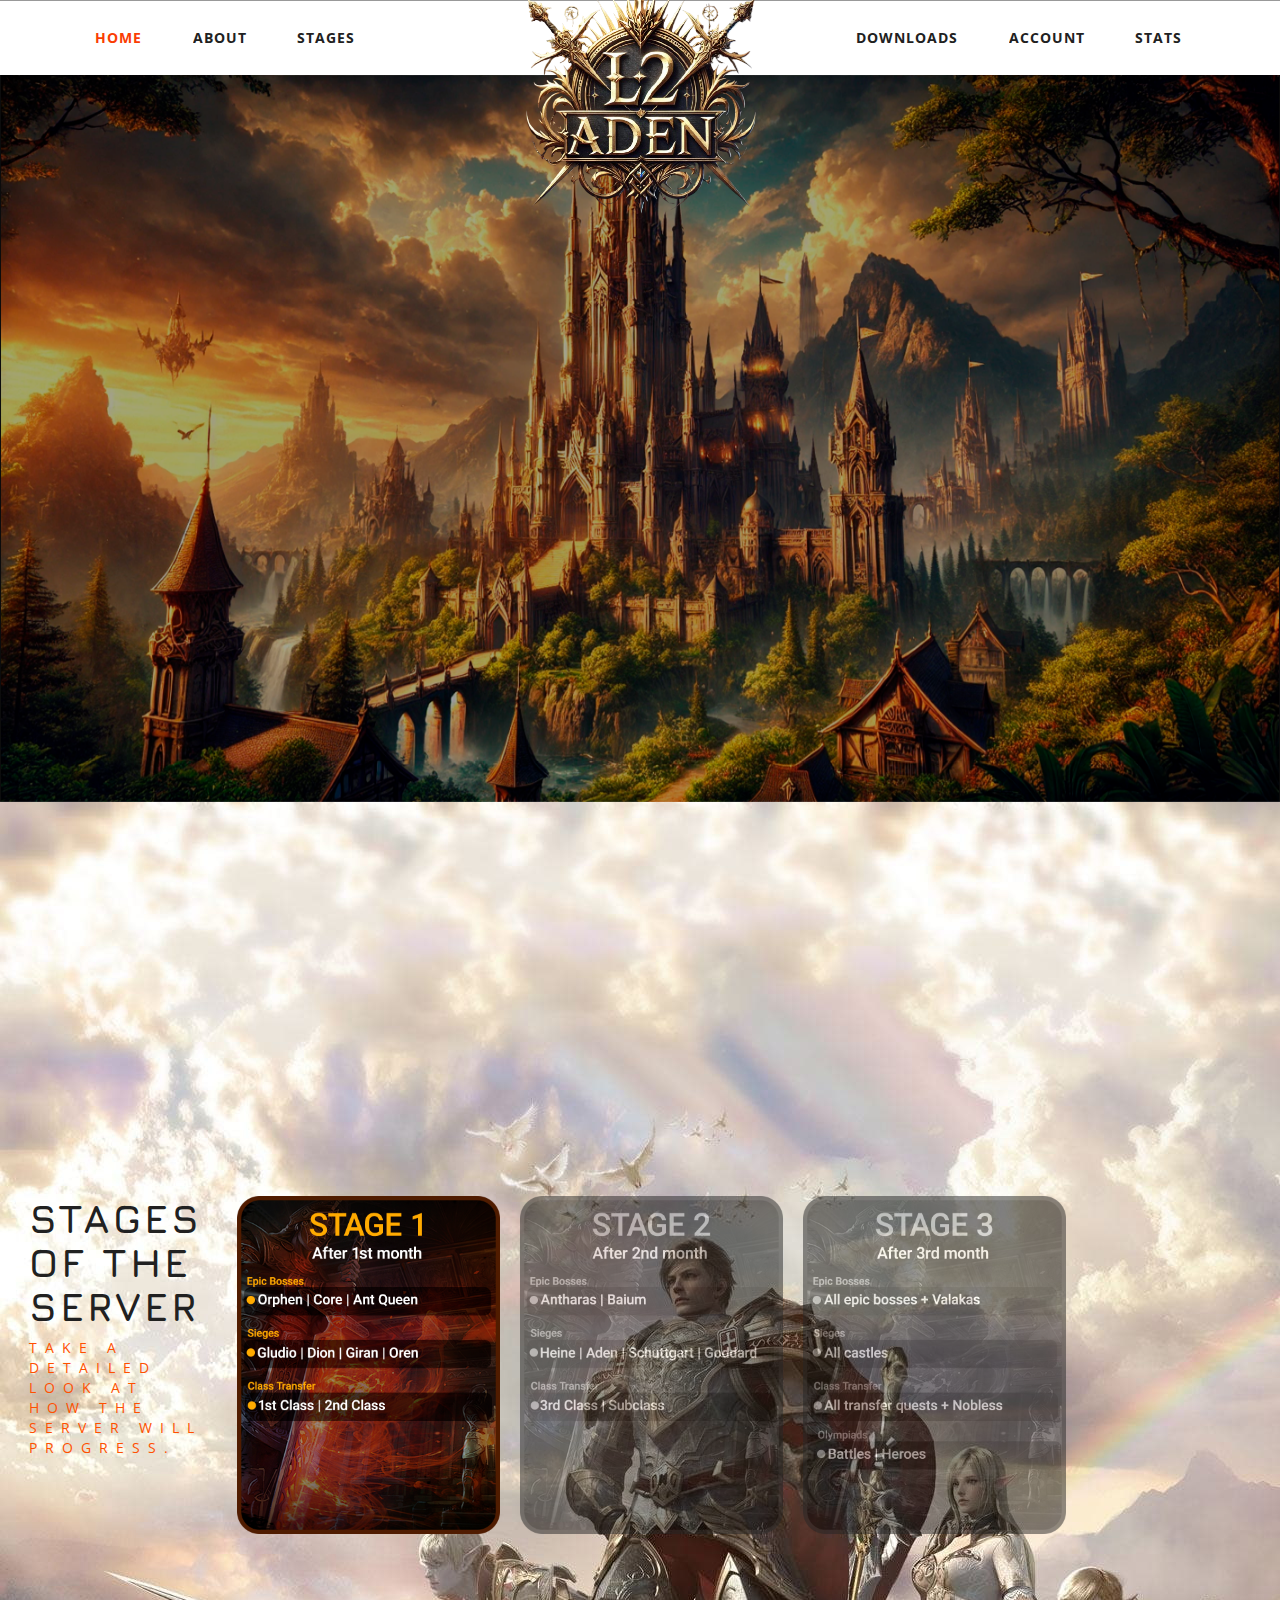
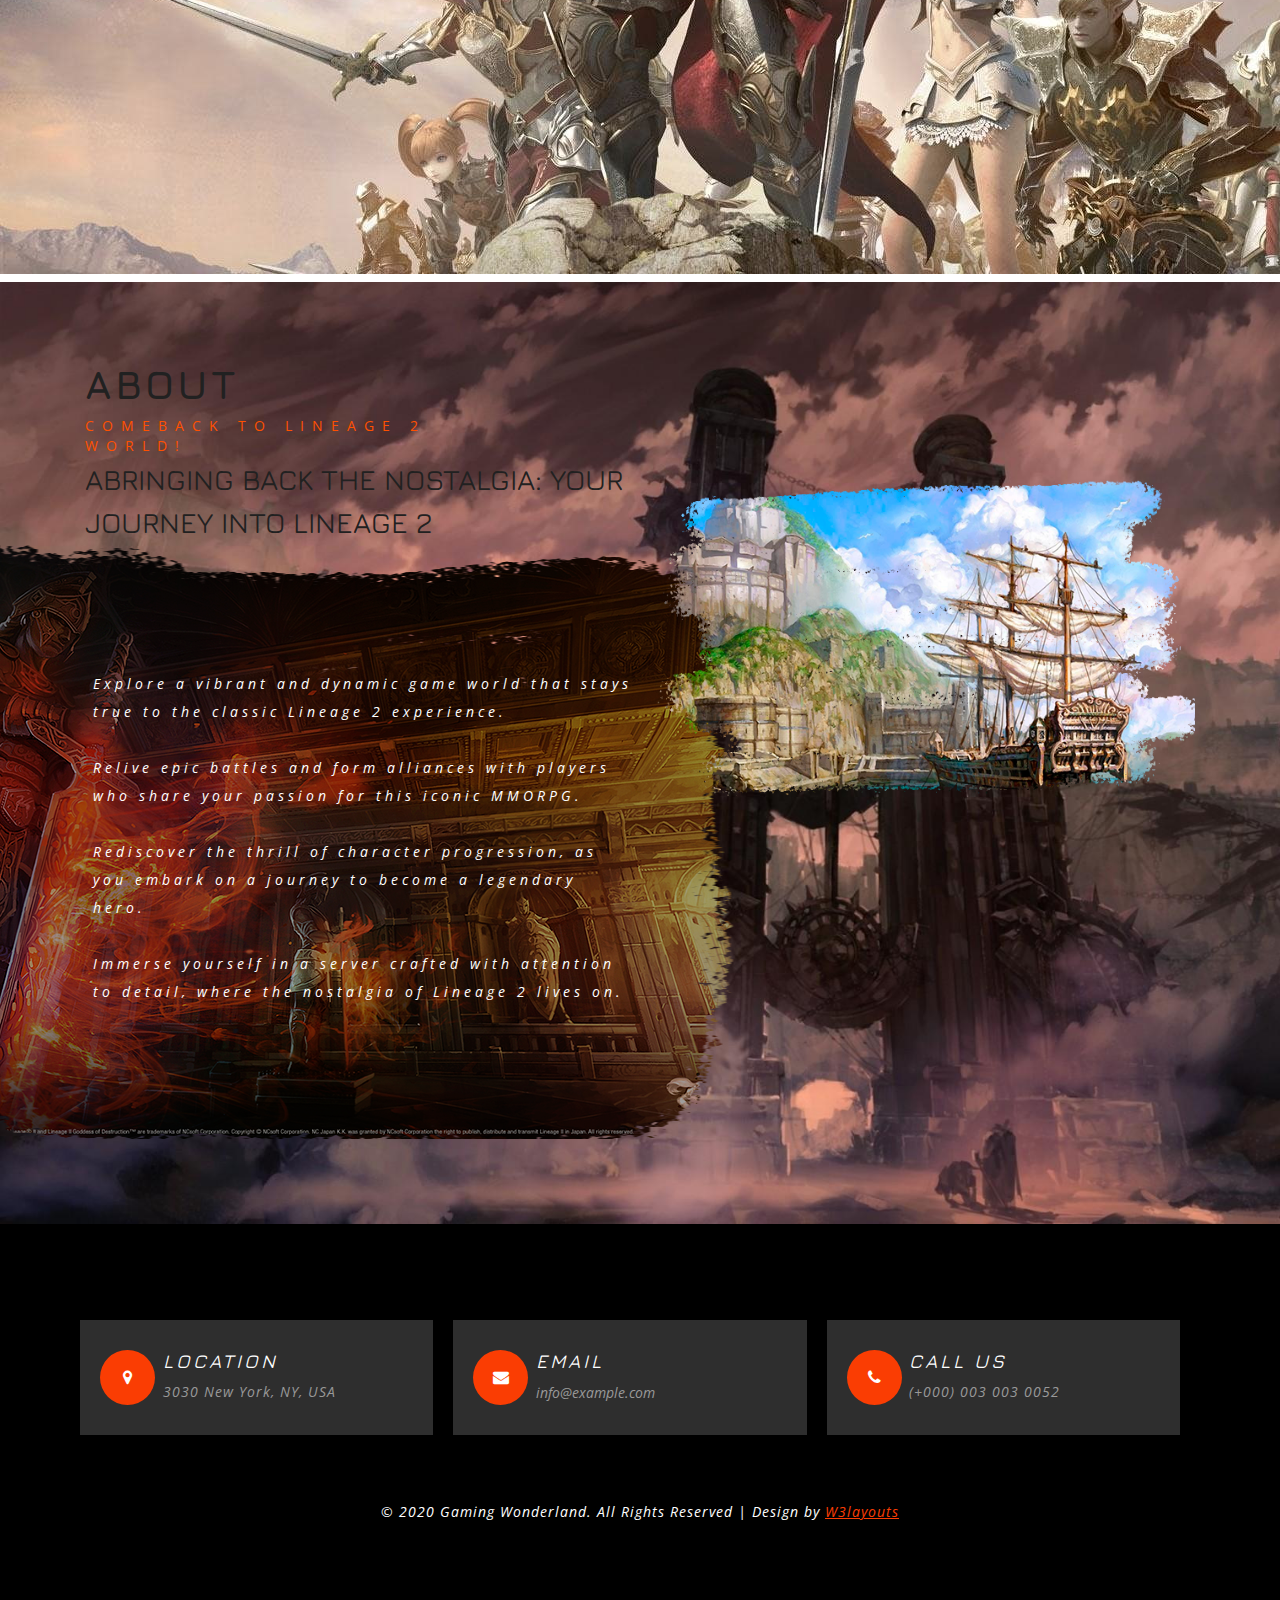
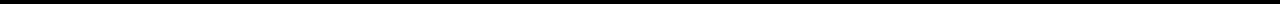
==== commit d3a3b5aa: "new logo" ====
--- a/index.html
+++ b/index.html
@@ -40,8 +40,6 @@
 </head>
 
 <body>
-	<!-- header -->
-
 	<div class="w3_navigation">
 		<div class="container">
 			<nav class="navbar navbar-default">
@@ -53,38 +51,35 @@
 						<span class="icon-bar"></span>
 						<span class="icon-bar"></span>
 					</button>
-					<div class="w3_navigation_pos" style="
-					top: -146px;
-					left: 325px;">
-						<img src="/images/Logos/LOGO-REBELLION-solo.png" alt="" class="img-responsive" width="500px"
-							height="20px">
-					</div>
-				</div>
-				<!-- Collect the nav links, forms, and other content for toggling -->
+				</div>
+
+				<!-- Logo centrado -->
+				<div class="w3_navigation_pos">
+					<img src="/images/LOGO_2.png" alt="L2 ADEN" class="img-responsive">
+				</div>
+
 				<div class="collapse navbar-collapse navbar-right" id="bs-example-navbar-collapse-1">
 					<nav class="cl-effect-5" id="cl-effect-5">
 						<ul class="nav navbar-nav">
 							<li class="active"><a href="index.html" style="--clr:#f6e351" class="button-hover"><span
 										data-hover="Home">Home</span></a></li>
-							<li><a href="#about" class="scroll" class="button-hover"><span
-										data-hover="About">About</span></a></li>
-							<li><a href="#stages" class="scroll" class="button-hover"><span
-										data-hover="stages">Stages</span></a></li>
-							<li><a href="#work" class="scroll" class="button-hover"><span
+							<li><a href="#about" class="scroll button-hover"><span data-hover="About">About</span></a>
+							</li>
+							<li><a href="#stages" class="scroll button-hover"><span
+										data-hover="Stages">Stages</span></a></li>
+							<li><a href="#work" class="scroll button-hover"><span
 										data-hover="Downloads">Downloads</span></a></li>
-							<li><a href="#work" class="scroll" class="button-hover"><span
+							<li><a href="#work" class="scroll button-hover"><span
 										data-hover="Account">Account</span></a></li>
-							<li><a href="#work" class="scroll" class="button-hover"><span
-										data-hover="Stats">Stats</span></a></li>
-							<!-- <li><a href="#projects" class="scroll"><span data-hover="News">News</span></a></li>
-							<li><a href="#mail" class="scroll"><span data-hover="Contact">Contact</span></a></li> -->
+							<li><a href="#work" class="scroll button-hover"><span data-hover="Stats">Stats</span></a>
+							</li>
 						</ul>
 					</nav>
 				</div>
 			</nav>
 		</div>
 	</div>
-	<!-- //header -->
+
 	<!-- banner -->
 	<div class="banner">
 		<!--Slider-->
--- a/css/style.css
+++ b/css/style.css
@@ -2307,4 +2307,18 @@
 	background: url('/images/banner3.jpg') no-repeat;
 	background-size: cover;
 	height: 100%;
+}
+
+.w3_navigation_pos {
+	position: absolute;
+	left: 50%;
+	top: -30px;
+	/* Ajusta según necesidad */
+	transform: translateX(-50%);
+}
+
+.w3_navigation_pos img {
+	max-width: 250px;
+	/* Ajusta el tamaño */
+	height: auto;
 }